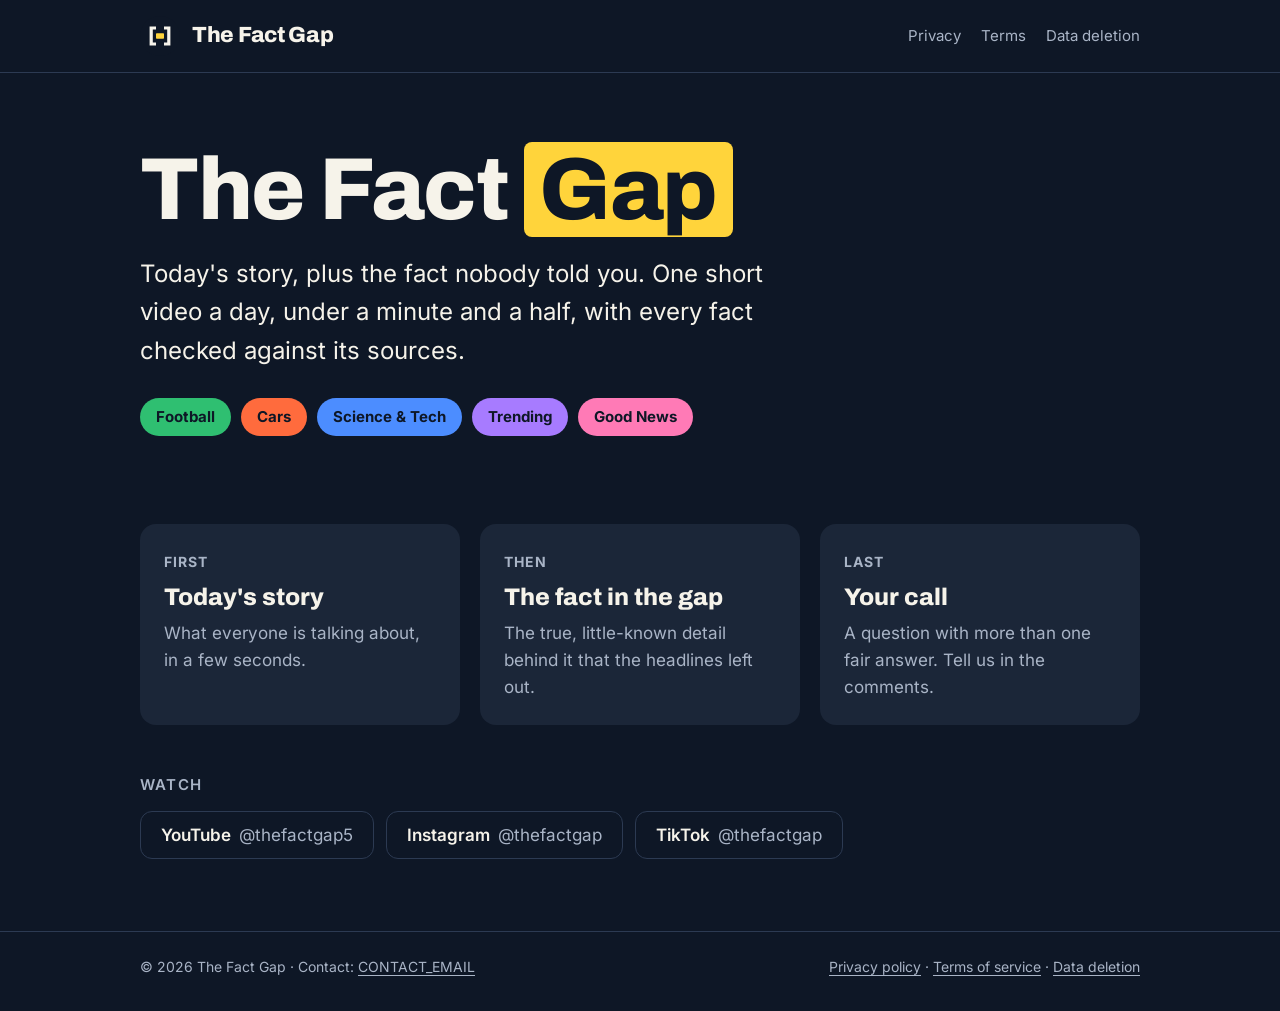
==== index.html @ 0c041185 "Add files via upload" ====
<!doctype html>
<html lang="en">
<head>
<meta charset="utf-8">
<meta name="viewport" content="width=device-width, initial-scale=1">
<title>The Fact Gap · Today's story, plus the fact nobody told you</title>
<meta name="description" content="Short videos on football, cars, science and tech, trending topics and good news: today's story, the little-known fact behind it, and a question for you.">
<link rel="icon" href="assets/icon.svg" type="image/svg+xml">
<link rel="stylesheet" href="assets/style.css">
</head>
<body>
<header class="site-header">
  <div class="wrap">
    <a class="brand" href="./"><img src="assets/icon.svg" alt="">The Fact Gap</a>
    <nav class="nav" aria-label="Site">
      <a href="privacy.html">Privacy</a>
      <a href="terms.html">Terms</a>
      <a href="data-deletion.html">Data deletion</a>
    </nav>
  </div>
</header>

<main class="wrap">
  <section class="hero">
    <h1>The Fact <span class="hl">Gap</span></h1>
    <p class="lead">Today's story, plus the fact nobody told you. One short video a day, under a minute and a half, with every fact checked against its sources.</p>
    <ul class="chips" aria-label="Topics">
      <li style="background: var(--football)">Football</li>
      <li style="background: var(--cars)">Cars</li>
      <li style="background: var(--science)">Science &amp; Tech</li>
      <li style="background: var(--trending)">Trending</li>
      <li style="background: var(--goodnews)">Good News</li>
    </ul>
  </section>

  <ol class="steps">
    <li>
      <span class="num">First</span>
      <h2>Today's story</h2>
      <p>What everyone is talking about, in a few seconds.</p>
    </li>
    <li>
      <span class="num">Then</span>
      <h2>The fact in the gap</h2>
      <p>The true, little-known detail behind it that the headlines left out.</p>
    </li>
    <li>
      <span class="num">Last</span>
      <h2>Your call</h2>
      <p>A question with more than one fair answer. Tell us in the comments.</p>
    </li>
  </ol>

  <section class="follow" aria-labelledby="follow-title">
    <h2 id="follow-title">Watch</h2>
    <ul>
      <li><a href="https://www.youtube.com/@thefactgap5">YouTube<span class="handle">@thefactgap5</span></a></li>
      <li><a href="https://www.instagram.com/thefactgap/">Instagram<span class="handle">@thefactgap</span></a></li>
      <li><a href="https://www.tiktok.com/@thefactgap">TikTok<span class="handle">@thefactgap</span></a></li>
    </ul>
  </section>
</main>

<footer class="site-footer">
  <div class="wrap">
    <span>© 2026 The Fact Gap · Contact: <a href="mailto:CONTACT_EMAIL">CONTACT_EMAIL</a></span>
    <span><a href="privacy.html">Privacy policy</a> · <a href="terms.html">Terms of service</a> · <a href="data-deletion.html">Data deletion</a></span>
  </div>
</footer>
</body>
</html>
---- assets/style.css ----
@font-face { font-family: "Archivo"; font-weight: 800; font-display: swap; src: url("fonts/archivo-latin-800-normal.woff2") format("woff2"); }
@font-face { font-family: "Inter"; font-weight: 400; font-display: swap; src: url("fonts/inter-latin-400-normal.woff2") format("woff2"); }
@font-face { font-family: "Inter"; font-weight: 600; font-display: swap; src: url("fonts/inter-latin-600-normal.woff2") format("woff2"); }
@font-face { font-family: "Inter"; font-weight: 700; font-display: swap; src: url("fonts/inter-latin-700-normal.woff2") format("woff2"); }

:root {
  --ink: #0E1726;
  --surface: #1B2638;
  --line: #2C3A52;
  --paper: #F6F3EA;
  --gap: #FFD43B;
  --mist: #A9B4C6;
  --football: #2FBF71;
  --cars: #FF6B3D;
  --science: #4C8DFF;
  --trending: #A77BFF;
  --goodnews: #FF7AB6;
}

* { box-sizing: border-box; }

html { -webkit-text-size-adjust: 100%; }

body {
  margin: 0;
  background: var(--ink);
  color: var(--paper);
  font-family: "Inter", system-ui, -apple-system, "Segoe UI", Roboto, sans-serif;
  font-size: 17px;
  line-height: 1.6;
}

a { color: var(--gap); text-underline-offset: 3px; }
a:hover { color: var(--paper); }
a:focus-visible { outline: 3px solid var(--gap); outline-offset: 3px; border-radius: 4px; }

.wrap { max-width: 1040px; margin: 0 auto; padding: 0 20px; }
.prose { max-width: 720px; margin: 0 auto; padding: 0 20px; }

/* Header and footer */
.site-header { border-bottom: 1px solid var(--line); }
.site-header .wrap { display: flex; align-items: center; justify-content: space-between; gap: 16px; padding-top: 16px; padding-bottom: 16px; flex-wrap: wrap; }
.brand { display: inline-flex; align-items: center; gap: 12px; color: var(--paper); text-decoration: none; font-family: "Archivo", "Inter", sans-serif; font-weight: 800; font-size: 22px; letter-spacing: -0.3px; }
.brand img { width: 40px; height: 40px; border-radius: 50%; }
.brand:hover { color: var(--paper); }
.nav { display: flex; gap: 20px; flex-wrap: wrap; font-size: 15px; }
.nav a { color: var(--mist); text-decoration: none; }
.nav a:hover, .nav a[aria-current="page"] { color: var(--paper); }

.site-footer { border-top: 1px solid var(--line); margin-top: 72px; color: var(--mist); font-size: 14px; }
.site-footer .wrap { display: flex; justify-content: space-between; gap: 16px; flex-wrap: wrap; padding-top: 24px; padding-bottom: 32px; }
.site-footer a { color: var(--mist); }
.site-footer a:hover { color: var(--paper); }

/* Home */
.hero { padding: 72px 0 40px; }
.hero h1 { font-family: "Archivo", "Inter", sans-serif; font-weight: 800; font-size: clamp(44px, 9vw, 88px); line-height: 1.02; letter-spacing: -1.5px; margin: 0 0 20px; }
.hl { background: var(--gap); color: var(--ink); padding: 0 0.18em; border-radius: 8px; }
.hero p.lead { font-size: clamp(19px, 2.6vw, 24px); margin: 0; max-width: 640px; }

.chips { display: flex; flex-wrap: wrap; gap: 10px; margin: 28px 0 0; padding: 0; list-style: none; }
.chips li { color: var(--ink); font-weight: 700; font-size: 15px; padding: 7px 16px; border-radius: 999px; }

.steps { display: grid; grid-template-columns: repeat(3, minmax(0, 1fr)); gap: 20px; margin: 48px 0 0; padding: 0; list-style: none; }
.steps li { background: var(--surface); border-radius: 16px; padding: 24px; }
.steps .num { display: inline-block; font-weight: 700; font-size: 14px; color: var(--mist); letter-spacing: 1px; text-transform: uppercase; }
.steps h2 { font-family: "Archivo", "Inter", sans-serif; font-weight: 800; font-size: 24px; line-height: 1.2; margin: 8px 0 8px; }
.steps p { margin: 0; color: var(--mist); }

.follow { margin-top: 48px; }
.follow h2 { font-size: 15px; font-weight: 600; letter-spacing: 1.2px; text-transform: uppercase; color: var(--mist); margin: 0 0 14px; }
.follow ul { display: flex; flex-wrap: wrap; gap: 12px; margin: 0; padding: 0; list-style: none; }
.follow a { display: inline-flex; align-items: center; min-height: 48px; padding: 0 20px; border: 1px solid var(--line); border-radius: 12px; color: var(--paper); text-decoration: none; font-weight: 600; }
.follow a:hover { border-color: var(--gap); }
.follow .handle { color: var(--mist); font-weight: 400; margin-left: 8px; }

/* Legal pages */
.doc { padding-top: 56px; }
.doc h1 { font-family: "Archivo", "Inter", sans-serif; font-weight: 800; font-size: clamp(34px, 6vw, 48px); line-height: 1.1; margin: 0 0 8px; }
.doc .meta { color: var(--mist); margin: 0 0 32px; }
.doc h2 { font-size: 21px; font-weight: 700; margin: 40px 0 8px; }
.doc h3 { font-size: 17px; font-weight: 700; margin: 24px 0 4px; }
.doc ul { padding-left: 22px; }
.doc li { margin: 6px 0; }
.note { background: var(--surface); border-radius: 12px; padding: 16px 20px; margin: 24px 0; }

/* Callback */
.code-box { display: flex; gap: 12px; flex-wrap: wrap; align-items: center; margin: 20px 0; }
.code-box code { flex: 1 1 280px; min-width: 0; overflow-wrap: anywhere; background: var(--surface); border: 1px solid var(--line); border-radius: 10px; padding: 14px 16px; font-size: 15px; }
.button { display: inline-flex; align-items: center; justify-content: center; min-height: 48px; padding: 0 22px; border-radius: 12px; border: 0; background: var(--gap); color: var(--ink); font: inherit; font-weight: 700; text-decoration: none; cursor: pointer; }
.button:hover { background: var(--paper); color: var(--ink); }
.button.secondary { background: transparent; color: var(--paper); border: 1px solid var(--line); }
.button.secondary:hover { border-color: var(--gap); color: var(--paper); }

@media (max-width: 720px) {
  .steps { grid-template-columns: minmax(0, 1fr); }
  .hero { padding-top: 48px; }
}
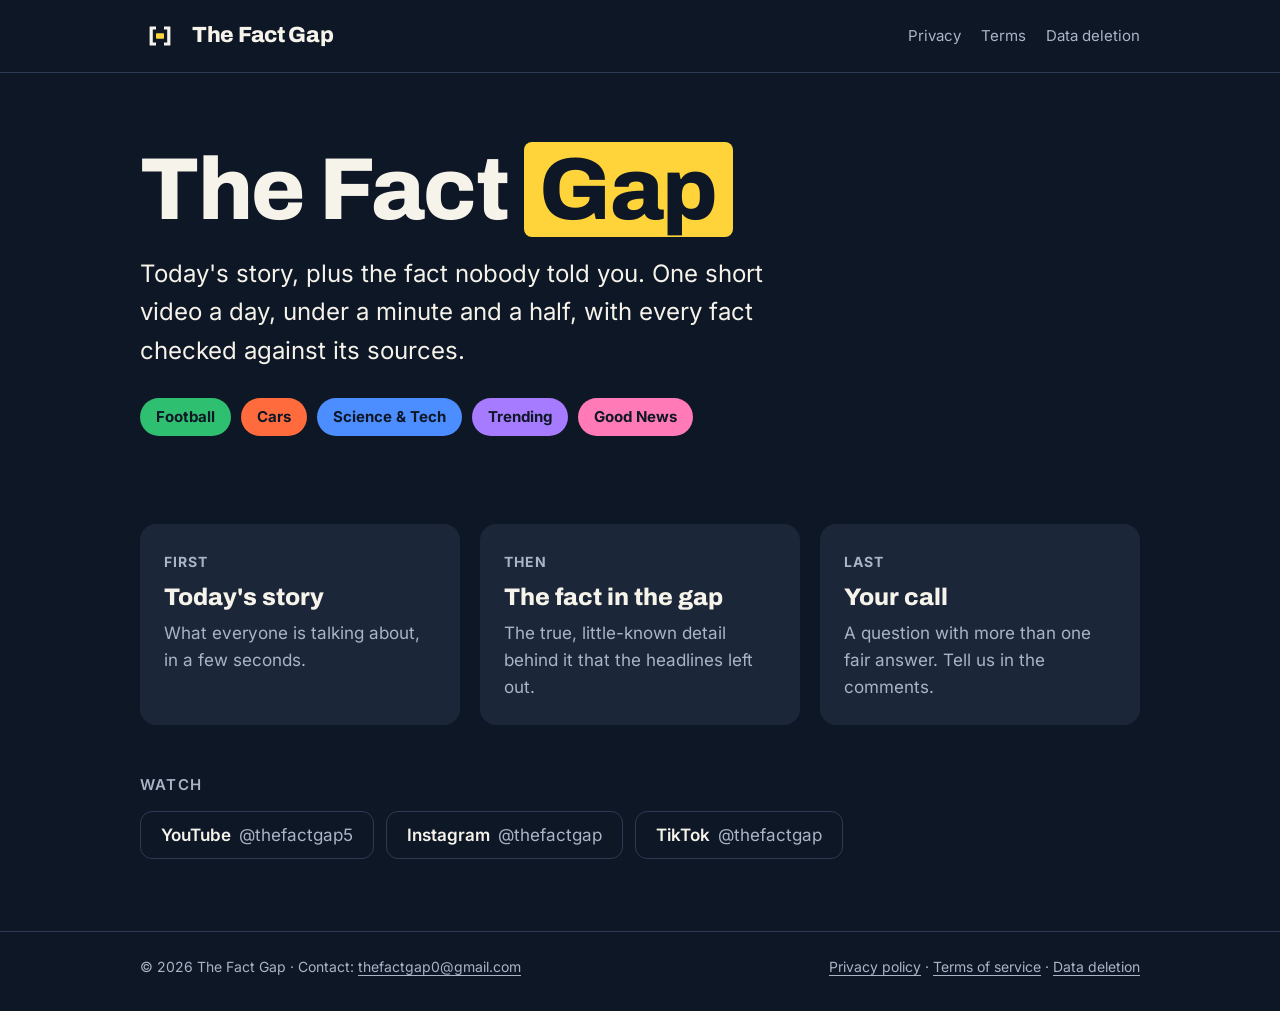
==== commit 63330e68: "Add files via upload" ====
--- a/index.html
+++ b/index.html
@@ -63,7 +63,7 @@
 
 <footer class="site-footer">
   <div class="wrap">
-    <span>© 2026 The Fact Gap · Contact: <a href="mailto:CONTACT_EMAIL">CONTACT_EMAIL</a></span>
+    <span>© 2026 The Fact Gap · Contact: <a href="mailto:thefactgap0@gmail.com">thefactgap0@gmail.com</a></span>
     <span><a href="privacy.html">Privacy policy</a> · <a href="terms.html">Terms of service</a> · <a href="data-deletion.html">Data deletion</a></span>
   </div>
 </footer>
